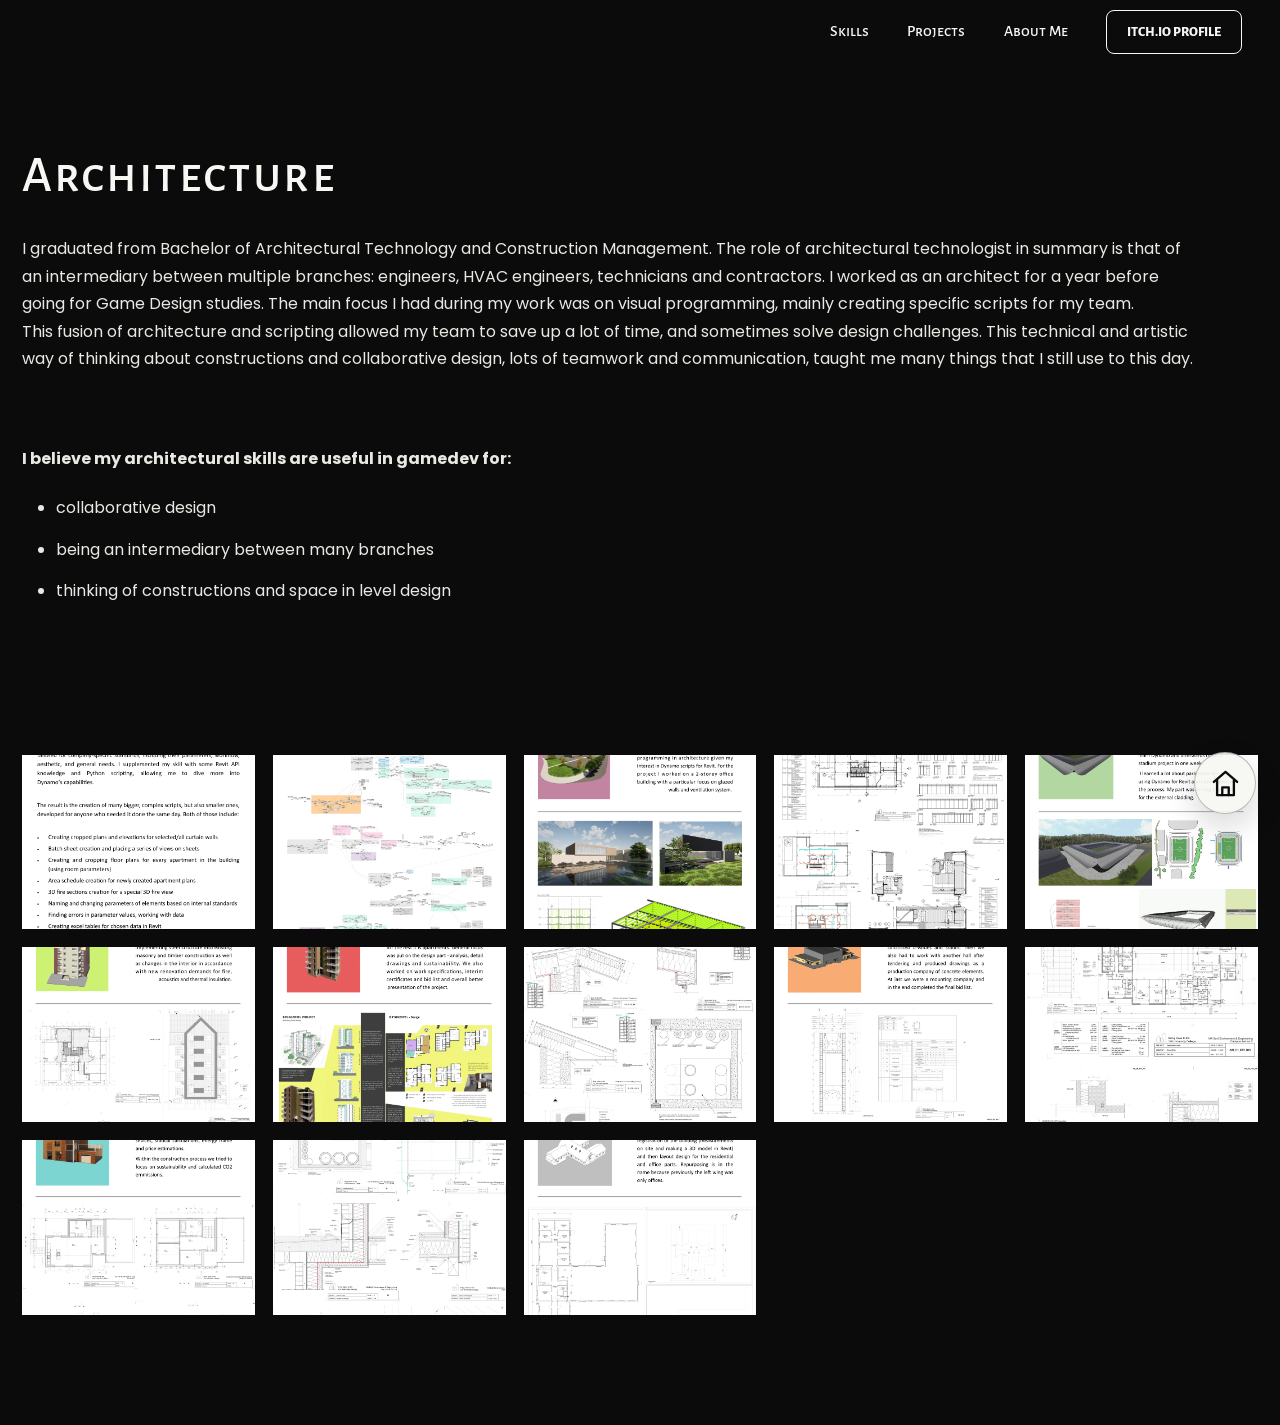
==== architecture.html @ d0418133 "arch page" ====
<!DOCTYPE html>
<html lang="en">
<head>
  <meta charset="UTF-8">
  <meta name="viewport" content="width=device-width, initial-scale=1.0">
  <title>Architecture | Dominik Szczepaniak</title>
  <link rel="stylesheet" href="style.css">
  <link rel="icon" type="image/png" href="assets/favicon.png">
  <script src="script.js" defer></script>
</head>

<body class="skill-page">
  <header class="site-header">
    <button class="nav-toggle" type="button" aria-label="Open menu" aria-expanded="false">
      <span></span>
      <span></span>
      <span></span>
    </button>

    <nav class="site-nav" aria-label="Primary navigation">
      <a href="index.html#skills">Skills</a>
      <a href="index.html#projects">Projects</a>
      <a href="index.html#about">About Me</a>
      <a class="itch-link" href="https://dwarfnaut.itch.io/" target="_blank" rel="noreferrer">Itch.io Profile</a>
    </nav>
  </header>

  <main class="skill-main">
    <section class="skill-intro">
      <h1>Architecture</h1>

      <div class="skill-copy">
        <p>
          I graduated from Bachelor of Architectural Technology and Construction Management.
          The role of architectural technologist in summary is that of an intermediary between
          multiple branches: engineers, HVAC engineers, technicians and contractors. I worked as
          an architect for a year before going for Game Design studies. The main focus I had during
          my work was on visual programming, mainly creating specific scripts for my team.
        </p>

        <p>
          This fusion of architecture and scripting allowed my team to save up a lot of time, and
          sometimes solve design challenges. This technical and artistic way of thinking about
          constructions and collaborative design, lots of teamwork and communication, taught me
          many things that I still use to this day.
        </p>
      </div>

      <div class="skill-list">
        <p>I believe my architectural skills are useful in gamedev for:</p>

        <ul>
          <li>collaborative design</li>
          <li>being an intermediary between many branches</li>
          <li>thinking of constructions and space in level design</li>
        </ul>
      </div>
    </section>

    <section class="art-gallery" aria-label="Architecture gallery">
      <a href="assets/architecture/arch-01.png" target="_blank">
        <img src="assets/architecture/arch-01.png" alt="Architecture portfolio board with Dynamo scripts description">
      </a>

      <a href="assets/architecture/arch-02.png" target="_blank">
        <img src="assets/architecture/arch-02.png" alt="Architecture portfolio board showing Dynamo script diagrams">
      </a>

      <a href="assets/architecture/arch-03.png" target="_blank">
        <img src="assets/architecture/arch-03.png" alt="Bachelor project architecture board with renders and structural diagram">
      </a>

      <a href="assets/architecture/arch-04.png" target="_blank">
        <img src="assets/architecture/arch-04.png" alt="Bachelor project board with architectural plans and sections">
      </a>

      <a href="assets/architecture/arch-05.png" target="_blank">
        <img src="assets/architecture/arch-05.png" alt="Stadium project board with render, plans, and Dynamo workflow">
      </a>

      <a href="assets/architecture/arch-06.png" target="_blank">
        <img src="assets/architecture/arch-06.png" alt="Renovation and extension architecture portfolio board">
      </a>

      <a href="assets/architecture/arch-07.png" target="_blank">
        <img src="assets/architecture/arch-07.png" alt="Multi-storey residential building portfolio board">
      </a>

      <a href="assets/architecture/arch-08.png" target="_blank">
        <img src="assets/architecture/arch-08.png" alt="Multi-storey residential building architecture board with red header">
      </a>

      <a href="assets/architecture/arch-09.png" target="_blank">
        <img src="assets/architecture/arch-09.png" alt="Multi-purpose hall architecture board with orange header">
      </a>

      <a href="assets/architecture/arch-10.png" target="_blank">
        <img src="assets/architecture/arch-10.png" alt="Multi-purpose hall architecture portfolio board">
      </a>

      <a href="assets/architecture/arch-11.png" target="_blank">
        <img src="assets/architecture/arch-11.png" alt="Architecture portfolio board 11">
      </a>

      <a href="assets/architecture/arch-12.png" target="_blank">
        <img src="assets/architecture/arch-12.png" alt="Architecture portfolio board 12">
      </a>

      <a href="assets/architecture/arch-13.png" target="_blank">
        <img src="assets/architecture/arch-13.png" alt="Architecture portfolio board 13">
      </a>
    </section>
  </main>

  <button class="top-button" type="button" aria-label="Back to top">
    <span aria-hidden="true"></span>
  </button>

  <a class="home-button" href="index.html" aria-label="Homepage">
    <svg viewBox="0 0 24 24" aria-hidden="true">
      <path d="M3 10.8 12 3l9 7.8"></path>
      <path d="M5.5 9.5V21h13V9.5"></path>
      <path d="M9.5 21v-6h5v6"></path>
    </svg>
  </a>

  <div class="lightbox" aria-hidden="true">
    <button class="lightbox-close" type="button" aria-label="Close image">&times;</button>
    <img class="lightbox-image" src="" alt="">
  </div>
</body>
</html>
---- style.css ----
@import url("https://fonts.googleapis.com/css2?family=Alegreya+Sans+SC:wght@400;500;700;800&family=Poppins:wght@300;400;500;600;700;800&display=swap");

* {
  box-sizing: border-box;
}

:root {
  --black: #0b0b0b;
  --deep: #111111;
  --white: #f7f7f4;
  --soft-white: #e9e9e4;
  --warm-white: #f3ead7;
  --warm-white-soft: rgba(243, 234, 215, 0.4);
  --muted: #c5c5bd;
  --line: rgba(247, 247, 244, 0.42);
  --mint: #8df0bc;
  --header-height: 64px;
}

html {
  scroll-behavior: smooth;
  scroll-padding-top: var(--header-height);
}

body {
  margin: 0;
  background: var(--black);
  color: var(--white);
  font-family: "Poppins", Arial, Helvetica, sans-serif;
  text-align: center;
}

body.menu-open {
  overflow: hidden;
}

img {
  max-width: 100%;
}

a {
  color: inherit;
}

.site-header {
  position: absolute;
  z-index: 20;
  top: 0;
  left: 0;
  width: 100%;
  min-height: var(--header-height);
  display: flex;
  align-items: center;
  justify-content: flex-end;
  gap: 28px;
  padding: 10px clamp(16px, 3vw, 38px);
  color: #151515;
  background: rgba(247, 247, 244, 0);
}

.site-nav {
  display: flex;
  align-items: center;
  gap: clamp(18px, 3vw, 46px);
  font-family: "Alegreya Sans SC", "Poppins", Arial, Helvetica, sans-serif;
  font-size: 0.98rem;
  font-weight: 500;
}

.site-nav a {
  border-bottom: 1px solid transparent;
  padding: 7px 0;
  color: #151515;
  text-decoration: none;
}

.site-nav a:hover {
  border-bottom-color: #151515;
}

.itch-link {
  min-height: 44px;
  display: inline-flex;
  align-items: center;
  justify-content: center;
  padding: 0 20px !important;
  border: 1px solid #151515;
  border-radius: 8px;
  background: var(--black);
  color: var(--white) !important;
  font-size: 0.86rem;
  font-weight: 800;
  text-transform: uppercase;
  transition: background 160ms ease, color 160ms ease;
}

.itch-link:hover {
  background: var(--white);
  color: var(--black) !important;
}


.nav-toggle {
  width: 42px;
  height: 42px;
  display: none;
  place-items: center;
  gap: 5px;
  border: 1px solid #151515;
  border-radius: 8px;
  background: rgba(247, 247, 244, 0.42);
  cursor: pointer;
}

.nav-toggle span {
  width: 20px;
  height: 2px;
  display: block;
  background: #151515;
}

.hero {
  --hero-parallax: 0px;
  position: relative;
   
  min-height: 48vh;
  display: grid;
  place-items: start center;
  padding: calc(var(--header-height) + 26px) 20px 250px;
  overflow: hidden;
  background: var(--black);
  color: var(--black);
}

.hero::before {
  content: "";
  position: absolute;
  inset: -8% 0 0;
  background:
    linear-gradient(rgba(247, 247, 244, 0.6), rgba(247, 247, 244, 0.6)),
    url("assets/hero-background.jpg") center top / 100% auto no-repeat;
  transform: translateY(var(--hero-parallax));
  will-change: transform;
}

.hero::after {
  content: "";
  position: absolute;
  left: 0;
  right: 0;
  bottom: -1px;
  height: 210px;
  background: var(--black);
  clip-path: polygon(
    0 28%,
    5% 38%,
    10% 48%,
    15% 57%,
    20% 65%,
    25% 72%,
    30% 78%,
    35% 83%,
    40% 87%,
    45% 89%,
    50% 90%,
    55% 89%,
    60% 87%,
    65% 83%,
    70% 78%,
    75% 72%,
    80% 65%,
    85% 57%,
    90% 48%,
    95% 38%,
    100% 28%,
    100% 100%,
    0 100%
  );
}

.hero-content {
  position: relative;
  z-index: 1;
}


.logo-wrap {
  position: relative;
  width: clamp(86px, 7.5vw, 116px);
  height: clamp(86px, 7.5vw, 116px);
  display: grid;
  place-items: center;
  margin: 0 auto 16px;
  border-radius: 50%;
  background: transparent;
  border: 0;
  padding: 0;
  cursor: pointer;
}


.logo-wrap::before {
  content: "";
  position: absolute;
  inset: 8px;
  border: 4px solid rgba(141, 240, 188, 0.85);
  border-radius: 50%;
  animation: logo-breathe 3.8s cubic-bezier(0.37, 0, 0.63, 1) infinite;
  pointer-events: none;
}

.logo-wrap::after {
  content: "";
  position: absolute;
  inset: 4px;
  border: 4px solid rgba(141, 240, 188, 0.8);
  border-radius: 50%;
  opacity: 0;
  transform: scale(1.08);
  pointer-events: none;
}

.logo-wrap.ripple::after {
  animation: logo-ripple 1.7s ease-out forwards;
}


.logo {
  position: relative;
  z-index: 1;
  width: 74%;
  height: 74%;
  display: block;
  object-fit: contain;
}

@keyframes logo-breathe {
  0%,
  100% {
    transform: scale(1.04);
    opacity: 0.95;
  }

  50% {
    transform: scale(1.16);
    opacity: 0.5;
  }
}

@keyframes logo-ripple {
  0% {
    transform: scale(1.04);
    opacity: 0.85;
  }

  45% {
    opacity: 0.55;
  }

  75% {
    opacity: 0.22;
  }

  100% {
    transform: scale(1.42);
    opacity: 0;
  }
}


.image-fallback {
  display: grid !important;
  place-items: center;
  color: var(--black);
  font-family: "Alegreya Sans SC", "Poppins", Arial, Helvetica, sans-serif;
  font-weight: 800;
  letter-spacing: 0.08em;
  text-transform: uppercase;
}

.logo-wrap .image-fallback {
  width: 100%;
  height: 100%;
  font-size: 2rem;
}

h1,
h2,
h3,
p {
  margin-top: 0;
}

h1 {
  margin-bottom: 24px;
  color: var(--black);
  font-family: "Alegreya Sans SC", "Poppins", Arial, Helvetica, sans-serif;
  font-size: clamp(2.35rem, 4vw, 4.15rem);
  font-weight: 400;
  letter-spacing: 0.055em;
  line-height: 1;
  text-transform: none;

  text-shadow:
    0 0 2px rgba(243, 234, 225, 0.98),
    0 0 6px rgba(243, 234, 225, 0.95),
    0 0 12px rgba(243, 234, 225, 0.82);
}

.hero p {
  margin: 0;
  color: #222;
  font-family: "Poppins", Arial, Helvetica, sans-serif;
  font-size: 0.9rem;
  font-weight: 400;
  letter-spacing: 0.055em;
  text-transform: uppercase;
  text-shadow:
    0 0 2px rgba(243, 234, 235, 0.98),
    0 0 5px rgba(243, 234, 235, 0.88),
    0 0 9px rgba(243, 234, 235, 0.68);
}

.section-pad {
  padding-right: max(18px, 4vw);
  padding-left: max(18px, 4vw);
}

.intro {
  position: relative;
  z-index: 2;
  width: min(1180px, 100%);
  margin: 0 auto;
  padding-top: 70px;
  padding-bottom: 76px;
}

.intro-copy {
  width: min(1120px, 100%);
  display: grid;
  gap: 18px;
  margin: 0 auto;
}

.intro p {
  margin-bottom: 0;
  color: var(--soft-white);
  font-size: clamp(1.02rem, 1.08vw, 1.16rem);
  font-weight: 400;
  line-height: 1.52;
}

.intro-visual {
  width: min(560px, 92%);
  aspect-ratio: 16 / 7;
  display: grid;
  place-items: center;
  margin: 22px auto 24px;
  background: transparent;
}

.intro-visual img {
  width: 100%;
  height: 100%;
  display: block;
  object-fit: contain;
}

.skill-buttons {
  width: min(290px, 100%);
  display: grid;
  gap: 24px;
  margin: 0 auto;
}

.skill-buttons a {
  min-height: 42px;
  display: inline-flex;
  align-items: center;
  justify-content: center;
  border: 1px solid var(--soft-white);
  border-radius: 11px;
  color: var(--white);
  font-family: "Alegreya Sans SC", "Poppins", Arial, Helvetica, sans-serif;
  font-size: 1rem;
  font-weight: 400;
  letter-spacing: 0.045em;
  text-decoration: none;
  text-transform: uppercase;
  transition: background 160ms ease, color 160ms ease, transform 200ms ease;
}

.skill-buttons a:hover {
  background: var(--white);
  color: var(--black);
  transform: scale(1.035);
}

.projects {
  padding-top: 26px;
  padding-bottom: 90px;
}

.section-heading {
  width: min(820px, 100%);
  display: grid;
  grid-template-columns: 1fr auto 1fr;
  align-items: center;
  gap: clamp(18px, 4vw, 48px);
  margin: 0 auto 72px;
}

.section-heading span {
  height: 1px;
  background: var(--line);
}

.section-heading h2 {
  margin: 0;
  font-family: "Alegreya Sans SC", "Poppins", Arial, Helvetica, sans-serif;
  font-size: clamp(1.85rem, 2.8vw, 2.45rem);
  font-weight: 500;
  letter-spacing: 0.03em;
  text-transform: uppercase;
}

.project-grid {
  width: min(1320px, 100%);
  display: grid;
  grid-template-columns: repeat(3, minmax(0, 1fr));
  gap: 82px clamp(36px, 4.5vw, 76px);
  margin: 0 auto;
}

/* line between PROJECTS and project cards */
.project-grid::before {
  content: "";
  grid-column: 1 / -1;
  width: min(980px, 82%);
  height: 1px;
  justify-self: center;
  margin: -20px 0 34px;
  background: var(--line);
}
/* end of that line */

.project-card {
  display: grid;
  justify-items: center;
  align-content: start;
  padding: 18px;
  border: 1px solid var(--line);
  border-radius: 10px;
  text-align: center;
}

/* this is just for scaling the cards on desktop */
.project-card {
  transform-origin: center center;
  transition:
    transform 220ms ease,
    border-color 220ms ease,
    box-shadow 220ms ease;
}

.project-card:hover {
  border-color: rgba(247, 247, 244, 0.62);
  /* box shadow here? nah */
}

@media (min-width: 981px) {
  .project-card:hover {
    transform: scale(1.045);
  }
}

/* until right here the card scale up */

.project-media {
  width: 100%;
  aspect-ratio: 1 / 1;
  display: block;
  margin-bottom: 26px;
  overflow: hidden;
  background: var(--deep);
  text-decoration: none;
}

.project-media img {
  width: 100%;
  height: 100%;
  display: block;
  object-fit: cover;
  transition: transform 180ms ease, filter 180ms ease;
}

.project-media:hover img {
  transform: scale(1.035);
  filter: brightness(1.08);
}

.project-media .image-fallback {
  width: 100%;
  height: 100%;
  padding: 22px;
  border: 1px solid rgba(247, 247, 244, 0.14);
  background: linear-gradient(145deg, #171717, #101010);
  color: var(--muted);
  font-size: 1rem;
}

.project-card h3 {
  min-height: 2.4em;
  display: flex;
  align-items: center;
  justify-content: center;
  margin-bottom: 18px;
  color: var(--white);
  font-family: "Alegreya Sans SC", "Poppins", Arial, Helvetica, sans-serif;
  font-size: clamp(1.3rem, 1.7vw, 1.65rem);
  font-weight: 500;
  letter-spacing: 0.025em;
  line-height: 1.18;
  text-transform: none;
}

.project-card p {
  min-height: 3.9em;
  margin-bottom: 24px;
  color: var(--soft-white);
  font-size: 0.95rem;
  line-height: 1.55;
}

.read-more {
  min-width: 112px;
  min-height: 50px;
  display: inline-flex;
  align-items: center;
  justify-content: center;
  padding: 0 18px;
  border: 1px solid var(--white);
  border-radius: 8px;
  background: var(--white);
  color: var(--black);
  font-family: "Alegreya Sans SC", "Poppins", Arial, Helvetica, sans-serif;
  font-size: 0.86rem;
  font-weight: 800;
  text-decoration: none;
  text-transform: uppercase;
  transition: background 160ms ease, color 160ms ease;
}

.read-more:hover {
  background: transparent;
  color: var(--white);
}

.about-section {
  background: var(--white);
  color: var(--black);
  padding: 110px max(22px, 6vw) 130px;
  text-align: left;
}

.about-inner {
  width: min(1220px, 100%);
  display: grid;
  grid-template-columns: minmax(0, 1.35fr) minmax(260px, 0.65fr);
  gap: clamp(56px, 8vw, 140px);
  margin: 0 auto;
  align-items: start;
}

.about-copy h2 {
  margin-bottom: 36px;
  font-family: "Alegreya Sans SC", "Poppins", Arial, Helvetica, sans-serif;
  font-size: clamp(2rem, 3vw, 2.8rem);
  font-weight: 500;
}

.about-copy p {
  max-width: 780px;
  margin-bottom: 24px;
  color: #141414;
  font-size: 1rem;
  line-height: 1.75;
}

.about-side img,
.about-side .image-fallback {
  width: 100%;
  aspect-ratio: 3 / 4;
  display: grid;
  place-items: center;
  margin-bottom: 26px;
  object-fit: cover;
  background: #e2e2dc;
}

.about-side h3 {
  margin-bottom: 18px;
  font-family: "Poppins", Arial, Helvetica, sans-serif;
  font-size: 1rem;
  font-weight: 700;
  text-transform: none;
}

.about-side a {
  display: block;
  width: max-content;
  margin-bottom: 8px;
  color: #141414;
}

.contact-heading {
  margin: 20px 0 14px;
  font-family: "Poppins", Arial, Helvetica, sans-serif;
  font-size: 0.95rem;
  font-weight: 600;
  text-transform: none;
}

.contact-icons {
  display: flex;
  align-items: center;
  gap: 14px;
}

.contact-icons a {
  width: 38px;
  height: 38px;
  display: grid;
  place-items: center;
  border: 1px solid rgba(11, 11, 11, 0.32);
  border-radius: 50%;
  color: #141414;
  transition: background 160ms ease, color 160ms ease, transform 160ms ease;
}

.contact-icons a:hover {
  background: #141414;
  color: var(--white);
  transform: scale(1.06);
}

.contact-icons svg {
  width: 20px;
  height: 20px;
  fill: none;
  stroke: currentColor;
  stroke-linecap: round;
  stroke-linejoin: round;
  stroke-width: 1.7;
}

.contact-icons a[aria-label="LinkedIn"] svg {
  fill: currentColor;
  stroke: none;
}

.js .fade-in {
  opacity: 0;
  transform: translateY(18px);
  transition: opacity 650ms ease, transform 650ms ease;
}

.js .fade-in.visible {
  opacity: 1;
  transform: translateY(0);
}

.top-button {
  position: fixed;
  z-index: 40;
  right: 24px;
  bottom: 24px;
  width: 48px;
  height: 48px;
  display: grid;
  place-items: center;
  border: 1px solid rgba(243, 234, 215, 0.36);
  border-radius: 50%;
  background: rgba(11, 11, 11, 0.72);
  color: var(--warm-white);
  opacity: 0;
  pointer-events: none;
  transform: translateY(10px);
  transition: opacity 220ms ease, transform 220ms ease, background 160ms ease;
  cursor: pointer;
}

.top-button.visible {
  opacity: 1;
  pointer-events: auto;
  transform: translateY(0);
}

.top-button:hover {
  background: rgba(243, 234, 215, 0.92);
  color: var(--black);
}

.top-button span {
  width: 14px;
  height: 14px;
  border-top: 2px solid currentColor;
  border-left: 2px solid currentColor;
  transform: translateY(4px) rotate(45deg);
}


@media (max-width: 980px) {
  .site-header {
    justify-content: flex-end;
  }

  .nav-toggle {
    display: grid;
  }

  .site-nav {
    position: absolute;
    inset: var(--header-height) 0 auto 0;
    display: none;
    grid-template-columns: 1fr;
    gap: 0;
    padding: 18px 22px 26px;
    background: var(--white);
    border-top: 1px solid #deded8;
    box-shadow: 0 20px 36px rgba(11, 11, 11, 0.18);
  }

  body.menu-open .site-nav {
    display: grid;
  }

  .site-nav a {
    width: 100%;
    padding: 14px 0;
    text-align: left;
  }

  .itch-link {
    width: max-content !important;
    margin-top: 12px;
    padding: 0 18px !important;
    text-align: center !important;
  }

  .hero {
    min-height: 46vh;
    padding-bottom: 130px;
  }

  .hero::after {
    height: 170px;
    clip-path: polygon(
      0 30%,
      10% 49%,
      20% 65%,
      30% 77%,
      40% 85%,
      50% 88%,
      60% 85%,
      70% 77%,
      80% 65%,
      90% 49%,
      100% 30%,
      100% 100%,
      0 100%
    );
  }

  .project-grid {
    grid-template-columns: repeat(2, minmax(0, 1fr));
    gap: 64px 34px;
  }

  .about-inner {
    grid-template-columns: 1fr;
    gap: 48px;
  }

  .about-side {
    max-width: 420px;
  }
}

@media (max-width: 640px) {
  :root {
    --header-height: 58px;
  }
  
  .nav-toggle {
    width: 34px;
    height: 34px;
    gap: 4px;
    border-radius: 6px;
  }
  
  .nav-toggle span {
    width: 16px;
    height: 1.5px;
  }

  .site-header {
    min-height: var(--header-height);
  }

  .hero {
    min-height: 50vh;
    padding-top: calc(var(--header-height) + 22px);
    padding-bottom: 98px;
  }

  .hero::before {
    inset: -4% 0 auto 0;
    height: calc(100% - 34px);
    background:
      linear-gradient(rgba(247, 247, 244, 0.6), rgba(247, 247, 244, 0.6)),
      url("assets/hero-background.jpg") center top / cover no-repeat;
    transform: none;
  }

  .hero::after {
    height: 92px;
    clip-path: polygon(
      0 42%,
      10% 51%,
      20% 59%,
      30% 65%,
      40% 69%,
      50% 71%,
      60% 69%,
      70% 65%,
      80% 59%,
      90% 51%,
      100% 42%,
      100% 100%,
      0 100%
    );
  }


  h1 {
    margin-bottom: 18px;
    font-size: clamp(1.9rem, 10vw, 3rem);
  }

  .intro {
    padding-top: 70px;
  }

  .section-heading {
    grid-template-columns: 1fr;
    gap: 14px;
    margin-bottom: 42px;
  }

  .section-heading span {
    width: 68%;
    margin: 0 auto;
  }

  .project-grid {
    grid-template-columns: 1fr;
    gap: 58px;
  }

  .project-card {
    display: grid;
    opacity: 1;
    visibility: visible;
    min-height: 0;
  }
  
  .project-media {
    display: block;
    width: 100%;
    min-height: 220px;
  }
  
  .project-media img {
    display: block;
    opacity: 1;
    visibility: visible;
  }
  
  .project-card h3,
  .project-card p,
  .project-card .read-more {
    opacity: 1;
    visibility: visible;
  }
  
  .project-card p,
  .project-card h3 {
    min-height: 0;
  }


  .about-section {
    padding: 74px 22px 90px;
  }

  .about-copy p {
    font-size: 0.95rem;
  }
}

@media (max-width: 640px) {
  #projects.fade-in,
  #projects.fade-in.visible,
  .project-card,
  .project-media,
  .project-media img,
  .project-card h3,
  .project-card p,
  .project-card .read-more {
    opacity: 1 !important;
    visibility: visible !important;
    transform: none !important;
  }

  .project-card {
    display: grid !important;
  }

  .project-media {
    display: block !important;
    min-height: 220px;
  }

  .project-card h3,
  .project-card p {
    min-height: 0 !important;
  }
}

/* Skill pages */
/* Skill pages BELOW */
/* Skill pages like ART, CARTOGRAPHY AND ARCHITECTURE ----------------------------------------------------------------------------------- */
/* Skill pages BELOW */
/* Skill pages */

.skill-page {
  background: var(--black);
  color: var(--white);
}

.skill-main {
  width: min(1320px, calc(100% - 44px));
  margin: 0 auto;
  padding: 150px 0 110px;
  text-align: left;
}

.skill-intro {
  max-width: 1180px;
}

.skill-intro h1 {
  margin-bottom: 34px;
  color: var(--white);
  font-family: "Alegreya Sans SC", "Poppins", Arial, Helvetica, sans-serif;
  font-size: clamp(2.4rem, 4vw, 4.2rem);
  font-weight: 500;
  letter-spacing: 0.04em;
  text-shadow: none;
}

.skill-copy {
  max-width: 1180px;
  display: grid;
  gap: 0;
}

.skill-copy p,
.skill-list,
.skill-list li {
  color: var(--soft-white);
  font-family: "Poppins", Arial, Helvetica, sans-serif;
  font-size: clamp(1rem, 1.1vw, 1.12rem);
  font-weight: 400;
  line-height: 1.72;
}

.skill-copy p {
  margin: 0;
}

.skill-list {
  margin-top: 72px;
}

.skill-list p {
  margin: 0 0 22px;
  font-weight: 700;
}

.skill-list ul {
  display: grid;
  gap: 14px;
  margin: 0;
  padding-left: 34px;
}

.art-gallery {
  display: grid;
  grid-template-columns: repeat(5, minmax(0, 1fr));
  gap: 18px;
  margin-top: 150px;
}

.art-gallery a {
  display: block;
  overflow: hidden;
  background: var(--deep);
}

.art-gallery img {
  width: 100%;
  aspect-ratio: 4 / 3;
  display: block;
  object-fit: cover;
  transition: transform 180ms ease, filter 180ms ease;
}

.art-gallery a:hover img {
  transform: scale(1.035);
  filter: brightness(1.08);
}

@media (max-width: 980px) {
  .skill-main {
    padding-top: 120px;
  }

  .art-gallery {
    grid-template-columns: repeat(3, minmax(0, 1fr));
    margin-top: 100px;
  }
}

@media (max-width: 640px) {
  .skill-main {
    width: min(100% - 32px, 1320px);
    padding-top: 96px;
    padding-bottom: 80px;
  }

  .skill-list {
    margin-top: 48px;
  }

  .art-gallery {
    grid-template-columns: 1fr;
    gap: 16px;
    margin-top: 72px;
  }
}

/* Skill page nav */

.skill-page .site-nav a {
  color: var(--white);
}

.skill-page .site-nav a:hover {
  border-bottom-color: var(--white);
}

.skill-page .itch-link {
  border-color: var(--white);
}

.home-button {
  position: fixed;
  z-index: 40;
  right: 24px;
  bottom: 86px;
  width: 62px;
  height: 62px;
  display: grid;
  place-items: center;
  border: 1px solid rgba(11, 11, 11, 0.28);
  border-radius: 50%;
  background: rgba(247, 247, 244, 0.92);
  color: var(--black);
  box-shadow: 0 12px 30px rgba(11, 11, 11, 0.16);
  transition: background 160ms ease, color 160ms ease, transform 160ms ease;
}

.home-button:hover {
  background: var(--black);
  color: var(--white);
  transform: scale(1.05);
}

.home-button svg {
  width: 31px;
  height: 31px;
  fill: none;
  stroke: currentColor;
  stroke-linecap: round;
  stroke-linejoin: round;
  stroke-width: 1.8;
}

@media (max-width: 640px) {
  .home-button {
    right: 16px;
    bottom: 74px;
    width: 52px;
    height: 52px;
  }

  .home-button svg {
    width: 27px;
    height: 27px;
  }
}

/* Make image alt text less ugly if images are missing */
.art-gallery a {
  color: var(--soft-white);
  text-decoration: none;
}

/* Lightbox for opening up images */

.lightbox {
  position: fixed;
  z-index: 100;
  inset: 0;
  display: grid;
  place-items: center;
  padding: 28px;
  background: rgba(0, 0, 0, 0.82);
  opacity: 0;
  pointer-events: none;
  transition: opacity 180ms ease;
}

.lightbox.open {
  opacity: 1;
  pointer-events: auto;
}

.lightbox-image {
  max-width: min(94vw, 1400px);
  max-height: 90vh;
  object-fit: contain;
  box-shadow: 0 20px 60px rgba(0, 0, 0, 0.45);
}

.lightbox-close {
  position: fixed;
  top: 18px;
  right: 22px;
  width: 44px;
  height: 44px;
  border: 1px solid rgba(247, 247, 244, 0.4);
  border-radius: 50%;
  background: rgba(11, 11, 11, 0.72);
  color: var(--white);
  font-size: 2rem;
  line-height: 1;
  cursor: pointer;
}

.lightbox-close:hover {
  background: var(--white);
  color: var(--black);
}

body.lightbox-open {
  overflow: hidden;
}
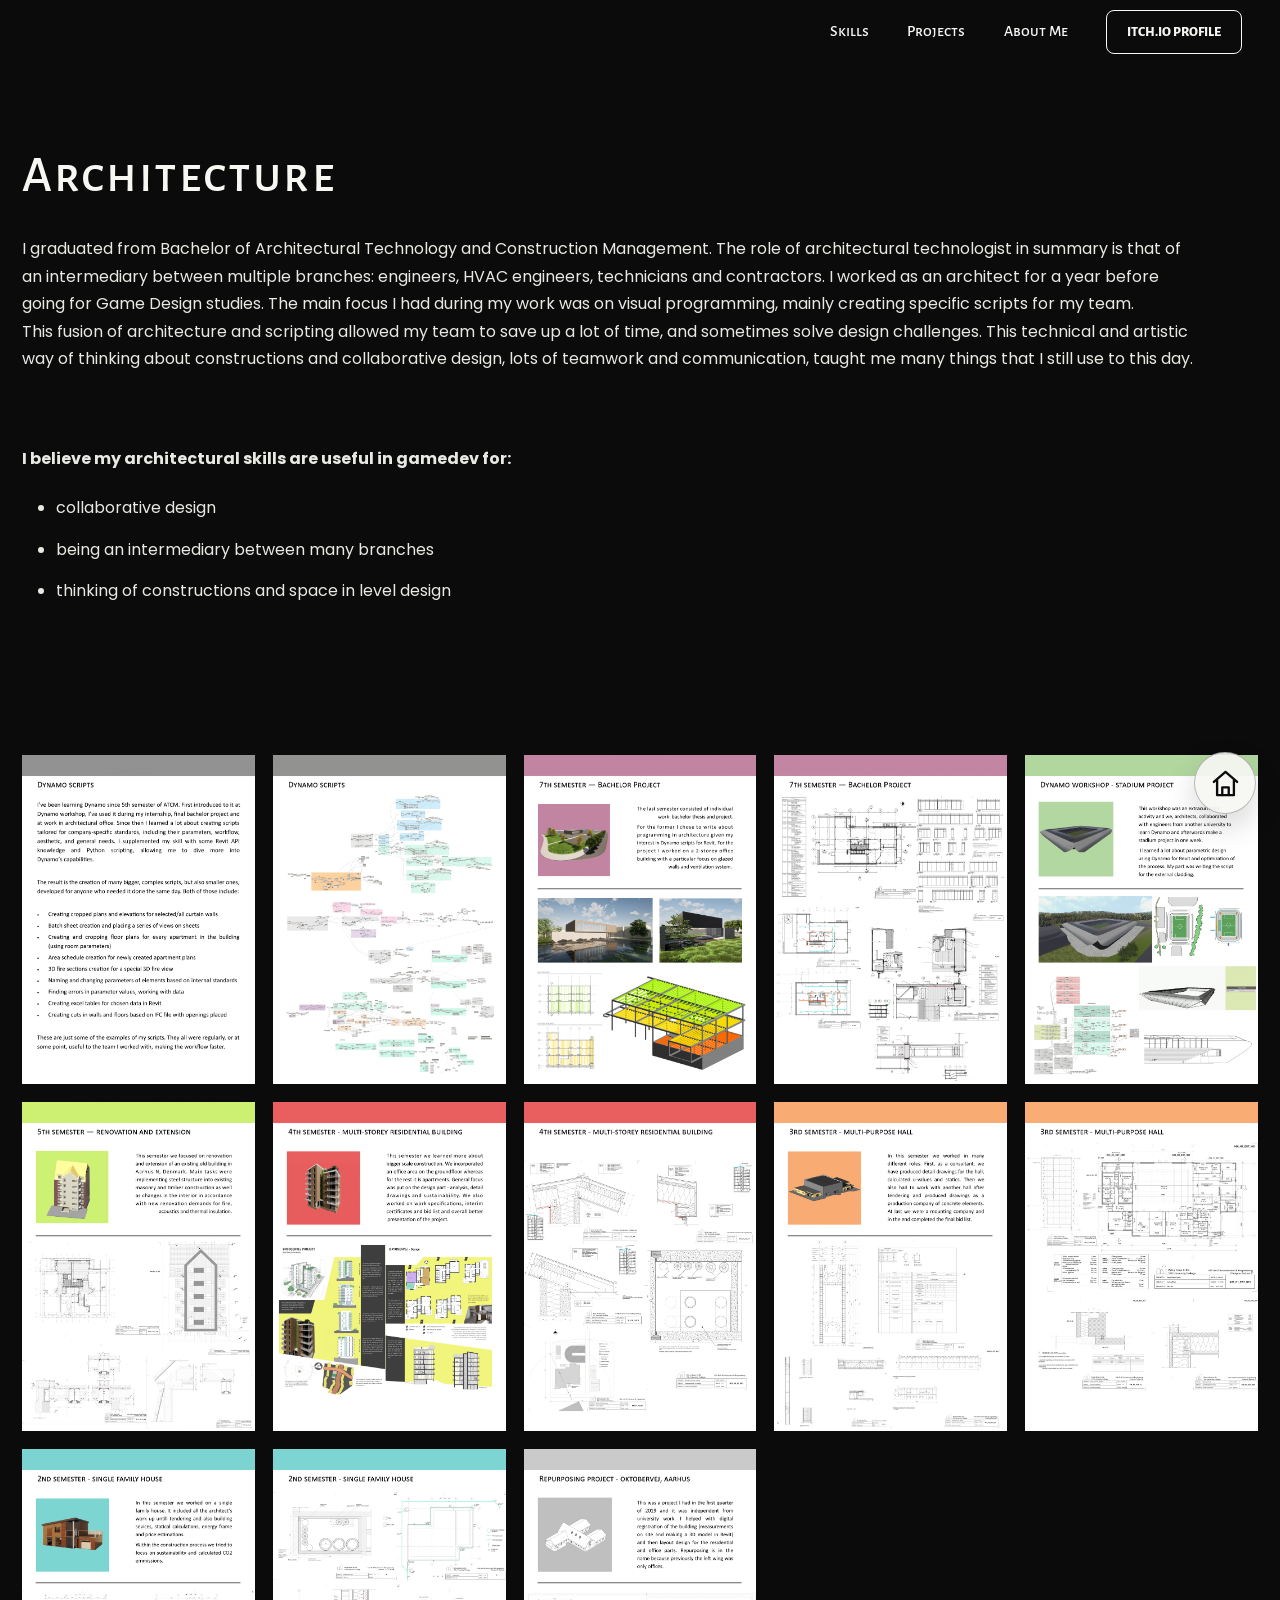
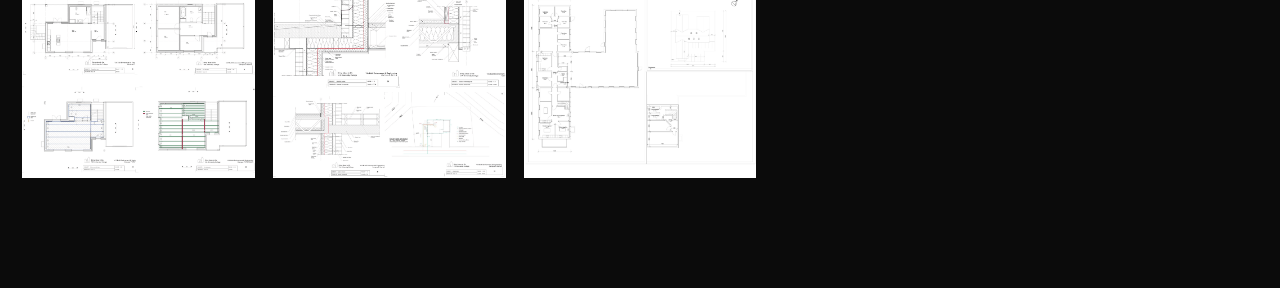
==== commit bb12628f: "Update architecture.html" ====
--- a/architecture.html
+++ b/architecture.html
@@ -7,6 +7,21 @@
   <link rel="stylesheet" href="style.css">
   <link rel="icon" type="image/png" href="assets/favicon.png">
   <script src="script.js" defer></script>
+  <style>
+    .architecture-gallery {
+      align-items: start;
+    }
+
+    .architecture-gallery a {
+      background: transparent;
+    }
+
+    .architecture-gallery img {
+      aspect-ratio: auto;
+      height: auto;
+      object-fit: contain;
+    }
+  </style>
 </head>
 
 <body class="skill-page">
@@ -57,7 +72,7 @@
       </div>
     </section>
 
-    <section class="art-gallery" aria-label="Architecture gallery">
+    <section class="art-gallery architecture-gallery" aria-label="Architecture gallery">
       <a href="assets/architecture/arch-01.png" target="_blank">
         <img src="assets/architecture/arch-01.png" alt="Architecture portfolio board with Dynamo scripts description">
       </a>
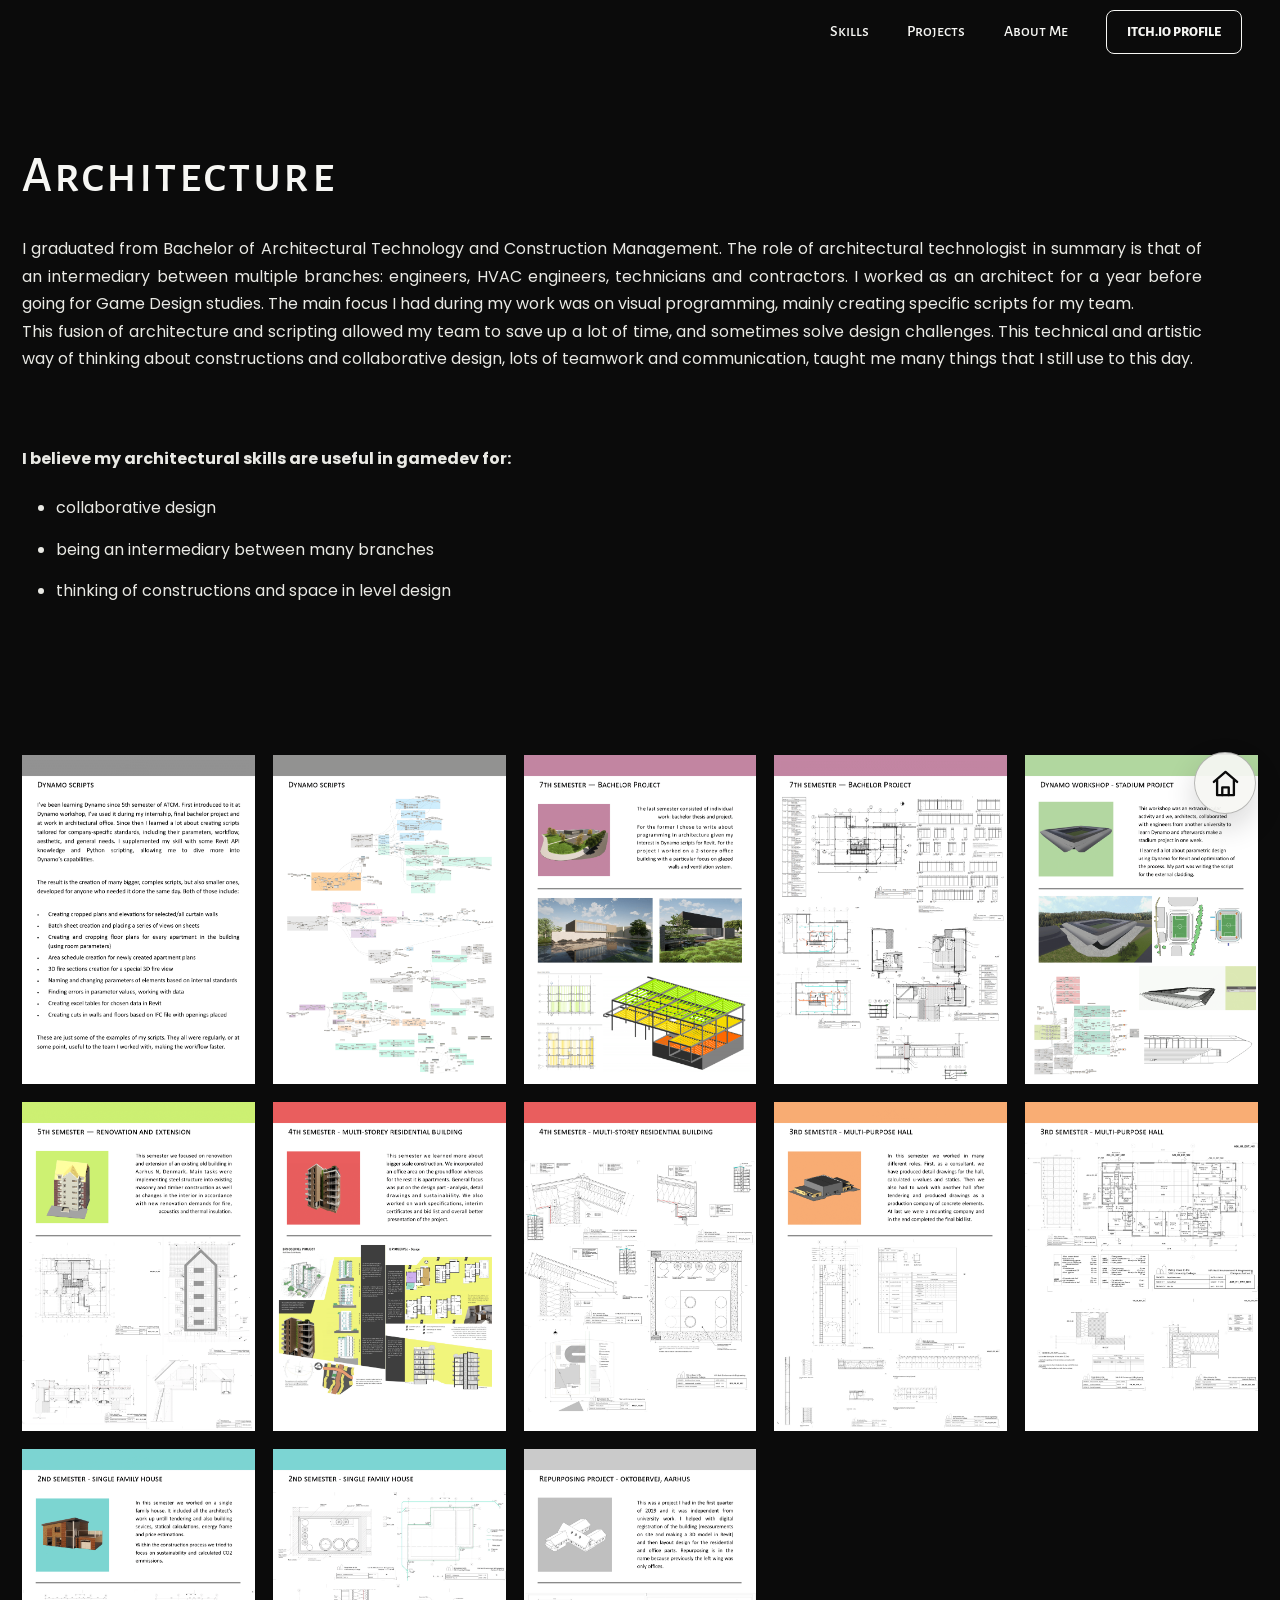
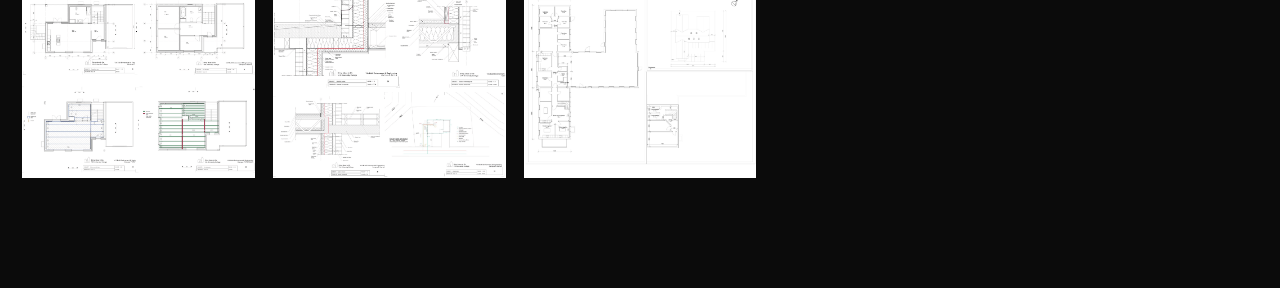
==== commit 5d49630d: "Update architecture.html style justified" ====
--- a/architecture.html
+++ b/architecture.html
@@ -22,6 +22,12 @@
       object-fit: contain;
     }
   </style>
+  <style>
+    p {
+      text-align: justify;
+    }
+  </style>
+
 </head>
 
 <body class="skill-page">
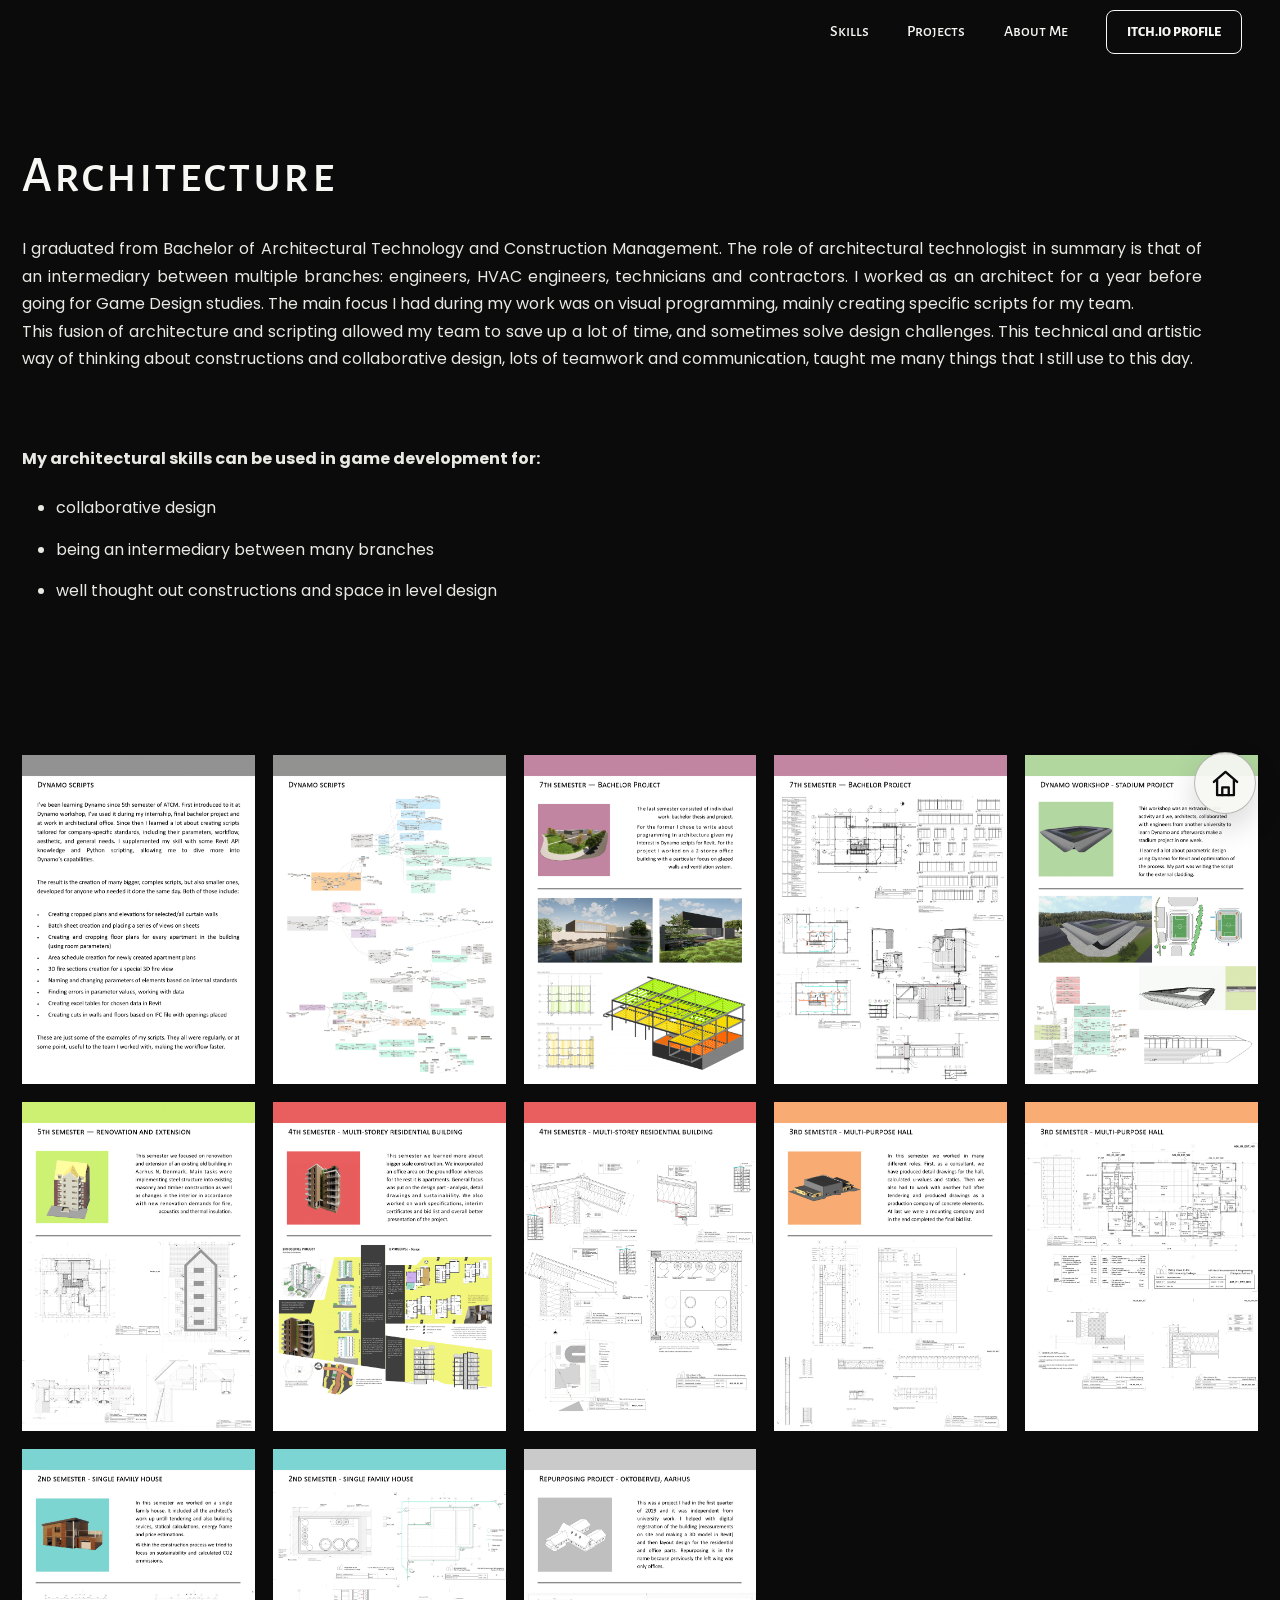
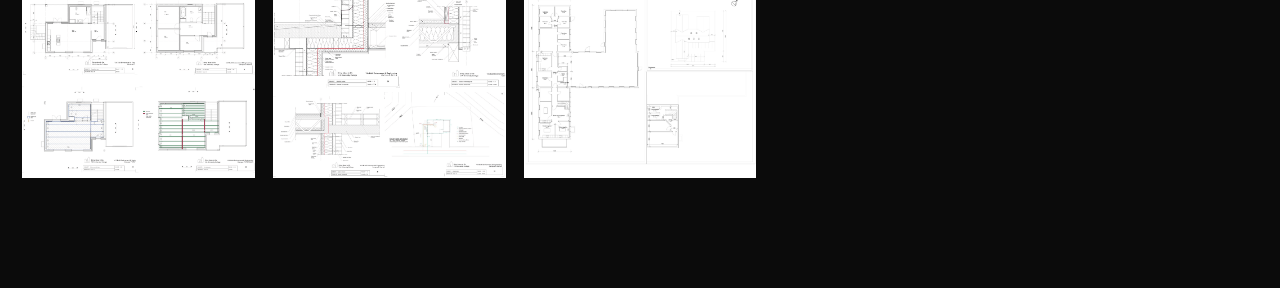
==== commit 3e470e20: "Update architecture.html" ====
--- a/architecture.html
+++ b/architecture.html
@@ -68,12 +68,12 @@
       </div>
 
       <div class="skill-list">
-        <p>I believe my architectural skills are useful in gamedev for:</p>
+        <p>My architectural skills can be used in game development for:</p>
 
         <ul>
           <li>collaborative design</li>
           <li>being an intermediary between many branches</li>
-          <li>thinking of constructions and space in level design</li>
+          <li>well thought out constructions and space in level design</li>
         </ul>
       </div>
     </section>
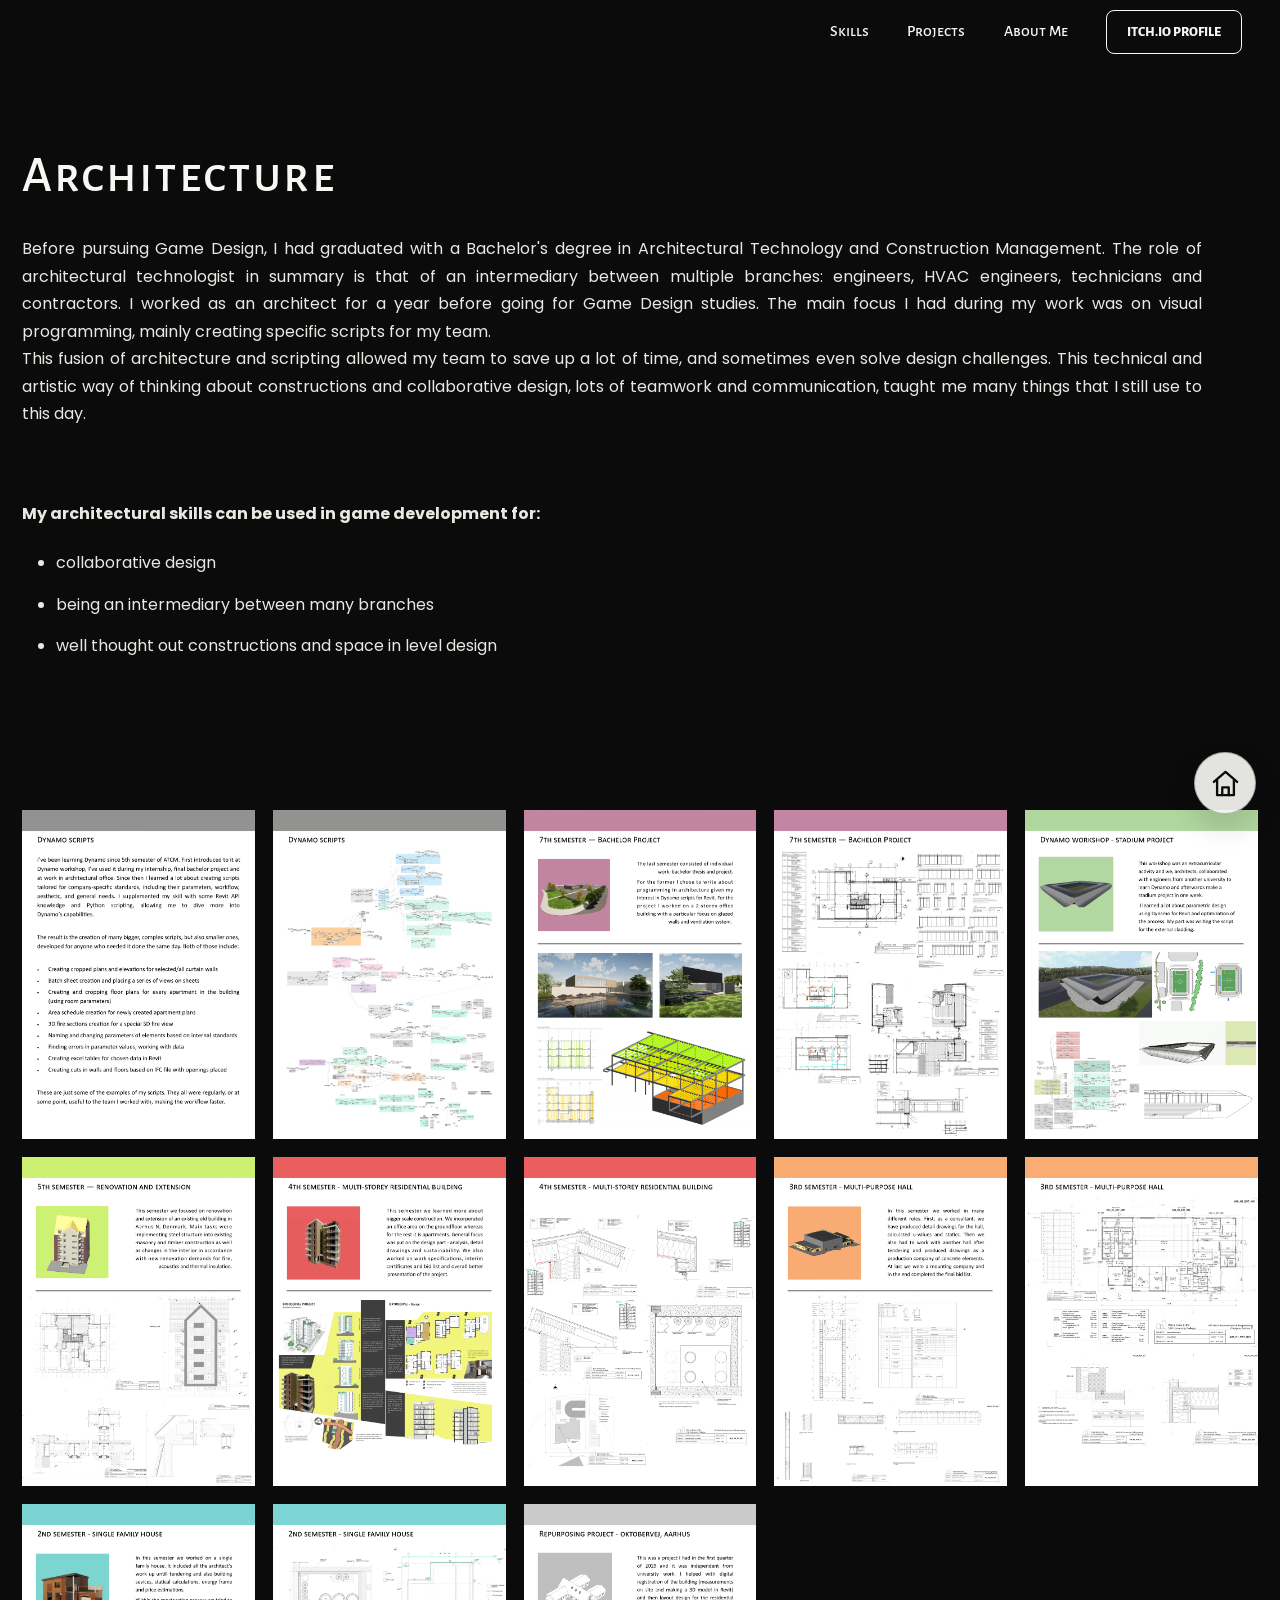
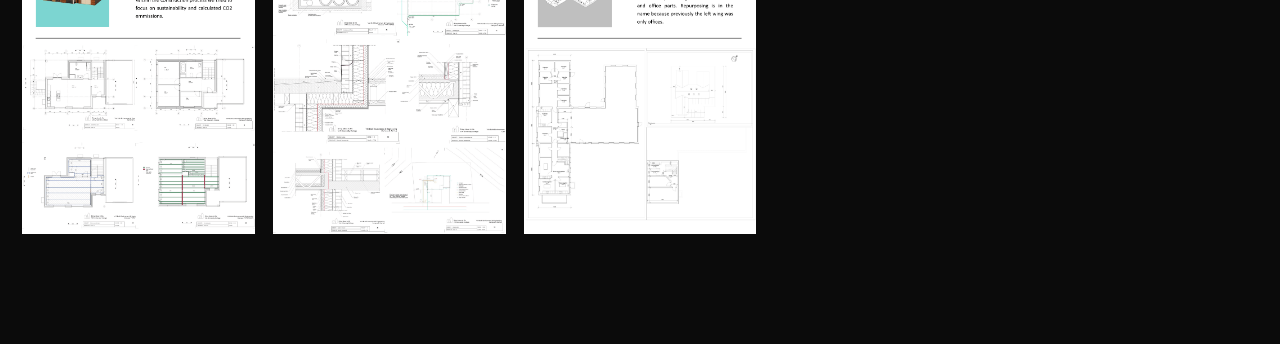
==== commit 37db1808: "Update architecture.html" ====
--- a/architecture.html
+++ b/architecture.html
@@ -52,7 +52,7 @@
 
       <div class="skill-copy">
         <p>
-          I graduated from Bachelor of Architectural Technology and Construction Management.
+          Before pursuing Game Design, I had graduated with a Bachelor's degree in Architectural Technology and Construction Management.
           The role of architectural technologist in summary is that of an intermediary between
           multiple branches: engineers, HVAC engineers, technicians and contractors. I worked as
           an architect for a year before going for Game Design studies. The main focus I had during
@@ -61,7 +61,7 @@
 
         <p>
           This fusion of architecture and scripting allowed my team to save up a lot of time, and
-          sometimes solve design challenges. This technical and artistic way of thinking about
+          sometimes even solve design challenges. This technical and artistic way of thinking about
           constructions and collaborative design, lots of teamwork and communication, taught me
           many things that I still use to this day.
         </p>
